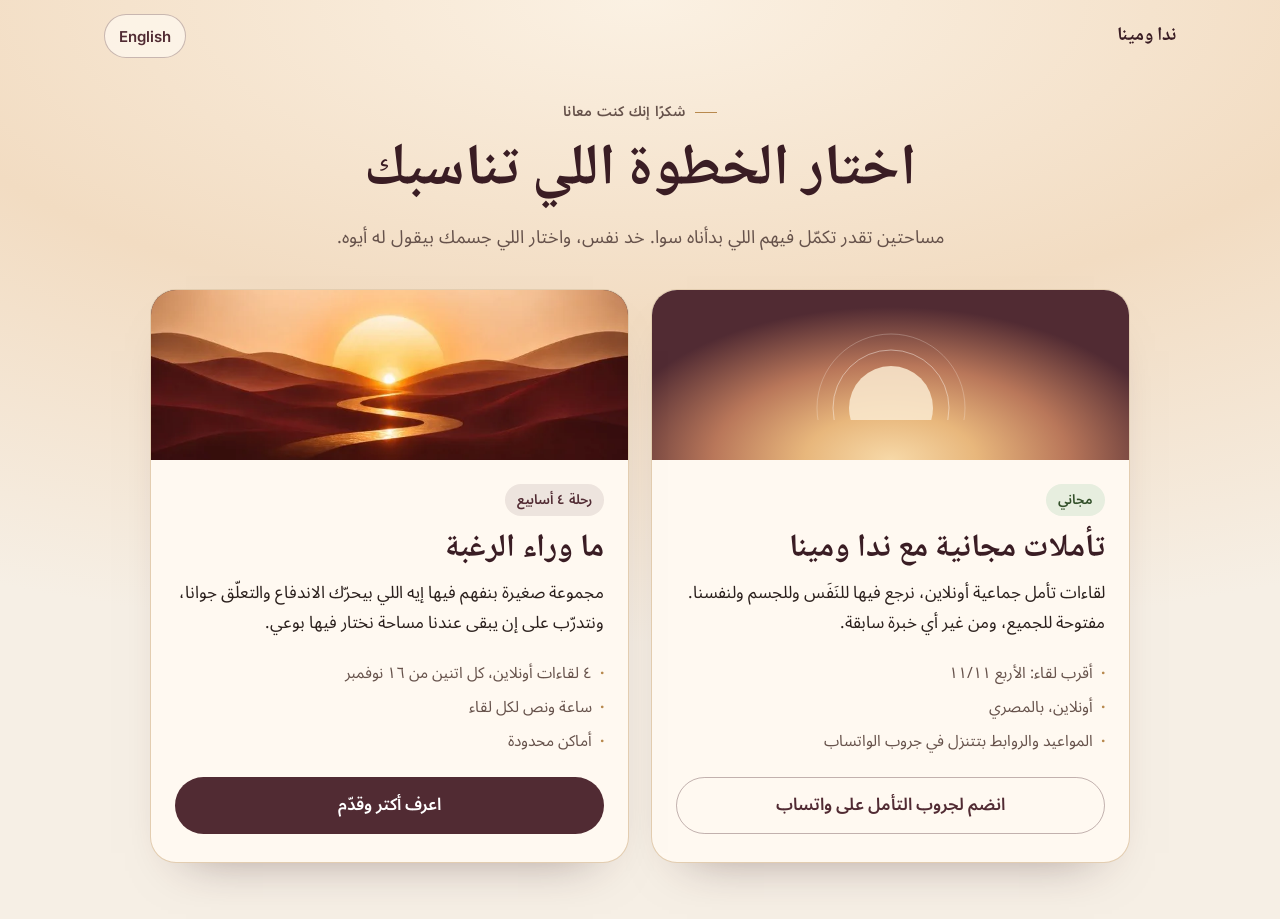
==== index.html @ 9cf539cc "Add files via upload" ====
<!doctype html>
<html lang="ar-EG" dir="rtl" class="no-js offer-active" data-title-ar="ندا ومينا | اختار طريقك" data-title-en="Nada &amp; Mina | Choose your path">
<head>
<meta charset="utf-8">
<meta name="viewport" content="width=device-width, initial-scale=1, viewport-fit=cover">
<title>ندا ومينا | اختار طريقك</title>
<meta name="description" content="تأملات مجانية مع ندا ومينا، ورحلة ما وراء الرغبة على مدار ٤ أسابيع.">
<meta name="theme-color" content="#512B33">
<meta property="og:type" content="website">
<meta property="og:title" content="ما وراء الرغبة | Beyond the Urge">
<meta property="og:description" content="تأملات مجانية مع ندا ومينا، ورحلة ما وراء الرغبة على مدار ٤ أسابيع.">
<meta property="og:image" content="SITE_URL/assets/share.jpg">
<meta name="twitter:card" content="summary_large_image">
<link rel="icon" href="assets/favicon.svg" type="image/svg+xml">
<link rel="preconnect" href="https://fonts.googleapis.com">
<link rel="preconnect" href="https://fonts.gstatic.com" crossorigin>
<link href="https://fonts.googleapis.com/css2?family=Noto+Naskh+Arabic:wght@500;700&family=Noto+Sans+Arabic:wght@400;500;600&family=Cormorant+Garamond:ital,wght@0,500;0,600;1,500&family=Inter:wght@400;500;600&display=swap" rel="stylesheet">
<link rel="stylesheet" href="assets/style.css">
<script src="assets/site.js" defer></script>
</head>
<body>
<header class="site-header">
  <div class="wrap">
    <span class="brand"><span class="l-ar">ندا ومينا</span><span class="l-en">Nada &amp; Mina</span></span>
    <div class="header-actions">
      <button class="lang-toggle" type="button"><span class="l-ar">English</span><span class="l-en ar-label">عربي</span></button>
    </div>
  </div>
</header>

<main class="cover" id="main">
  <div class="wrap">
    <div class="cover-head">
      <span class="eyebrow"><span class="l-ar">شكرًا إنك كنت معانا</span><span class="l-en">Thank you for being with us</span></span>
      <h1><span class="l-ar">اختار الخطوة اللي تناسبك</span><span class="l-en">Choose the step that feels right</span></h1>
      <p><span class="l-ar">مساحتين تقدر تكمّل فيهم اللي بدأناه سوا. خد نفس، واختار اللي جسمك بيقول له أيوه.</span><span class="l-en">Two ways to continue what we began together. Take a breath, and choose the one your body says yes to.</span></p>
    </div>

    <div class="paths">
      <!-- FREE: meditation group -->
      <article class="path-card" aria-labelledby="p-med">
        <div class="art calm" aria-hidden="true">
          <svg width="150" height="90" viewBox="0 0 150 90" fill="none"><circle cx="75" cy="78" r="42" fill="#FBEAD0" opacity=".85"/><circle cx="75" cy="78" r="58" stroke="#FFF9F1" stroke-opacity=".45"/><circle cx="75" cy="78" r="74" stroke="#FFF9F1" stroke-opacity=".25"/></svg>
        </div>
        <div class="body">
          <span class="badge free"><span class="l-ar">مجاني</span><span class="l-en">Free</span></span>
          <h2 id="p-med"><span class="l-ar">تأملات مجانية مع ندا ومينا</span><span class="l-en">Free meditations with Nada &amp; Mina</span></h2>
          <p class="l-ar">لقاءات تأمل جماعية أونلاين، نرجع فيها للنَفَس وللجسم ولنفسنا. مفتوحة للجميع، ومن غير أي خبرة سابقة.</p>
          <p class="l-en">Gentle group meditations to return to the breath, the body and ourselves. Open to everyone, no experience needed.</p>
          <ul class="meta l-ar">
            <li>أقرب لقاء: الأربع ١١/١١</li>
            <li>أونلاين، بالمصري</li>
            <li>المواعيد والروابط بتتنزل في جروب الواتساب</li>
          </ul>
          <ul class="meta l-en">
            <li>Next gathering: Wednesday 11/11</li>
            <li>Online, in Egyptian Arabic</li>
            <li>Times and links are shared in the WhatsApp group</li>
          </ul>
          <a class="btn btn-ghost" href="https://chat.whatsapp.com/LsDNPxozBWl3V05pQF1aV1" target="_blank" rel="noopener"><span class="l-ar">انضم لجروب التأمل على واتساب</span><span class="l-en">Join the WhatsApp meditation group</span></a>
        </div>
      </article>

      <!-- PAID: Beyond the Urge -->
      <article class="path-card" aria-labelledby="p-btu">
        <div class="art" aria-hidden="true">
          <picture>
            <source srcset="assets/desert.webp" type="image/webp">
            <img src="assets/desert.jpg" alt="" width="720" height="305">
          </picture>
        </div>
        <div class="body">
          <span class="badge paid"><span class="l-ar">رحلة ٤ أسابيع</span><span class="l-en">Four-week journey</span></span>
          <h2 id="p-btu"><span class="l-ar">ما وراء الرغبة</span><span class="l-en">Beyond the Urge</span></h2>
          <p class="l-ar">مجموعة صغيرة بنفهم فيها إيه اللي بيحرّك الاندفاع والتعلّق جوانا، ونتدرّب على إن يبقى عندنا مساحة نختار فيها بوعي.</p>
          <p class="l-en">A small group where we explore what drives urges and attachment within us, and practise making space for conscious choice.</p>
          <ul class="meta l-ar">
            <li>٤ لقاءات أونلاين، كل اتنين من ١٦ نوفمبر</li>
            <li>ساعة ونص لكل لقاء</li>
            <li>أماكن محدودة</li>
          </ul>
          <ul class="meta l-en">
            <li>Four live online sessions, Mondays from 16 November</li>
            <li>90 minutes each</li>
            <li>Limited places</li>
          </ul>
          <div class="live-box live-only">
            <span class="l-ar"><strong>خصم ٢٠٪ لحضور اللايف</strong> لو قدّمت قبل ١٢ بالليل النهارده: <bdi>٣٬٦٠٠</bdi> بدل <bdi>٤٬٥٠٠</bdi> جنيه.</span>
            <span class="l-en"><strong>20% off for the live audience</strong> if you apply before midnight tonight: EGP 3,600 instead of 4,500.</span>
          </div>
          <a class="btn btn-primary" href="beyond-the-urge/" data-keep-lang><span class="l-ar">اعرف أكتر وقدّم</span><span class="l-en">Learn more &amp; apply</span></a>
        </div>
      </article>
    </div>
  </div>
</main>
</body>
</html>
---- assets/style.css ----
:root{
  --parchment:#F6EFE5; --sand:#EFE2D0; --dawn:#F2DCC2;
  --espresso:#2B201D; --earth:#66524B; --wine:#512B33; --wine-deep:#3A1D24;
  --amber:#D4A66A; --gold-line:#B8894E; --offwhite:#FFF9F1;
  --radius:18px; --gutter:clamp(20px,5vw,24px); --maxw:1120px; --read:640px;
  --sans:"Noto Sans Arabic",system-ui,-apple-system,"Segoe UI",Tahoma,sans-serif;
  --naskh:"Noto Naskh Arabic","Noto Sans Arabic",serif;
  --latin:"Cormorant Garamond",Georgia,serif;
  --latin-sans:"Inter",system-ui,-apple-system,"Segoe UI",sans-serif;
}
html[lang="en"]{--sans:var(--latin-sans);--naskh:var(--latin)}
*{box-sizing:border-box}
html{scroll-behavior:smooth;-webkit-text-size-adjust:100%}
@media (prefers-reduced-motion:reduce){html{scroll-behavior:auto}*{transition:none!important;animation:none!important}}
body{margin:0;background:var(--parchment);color:var(--espresso);font-family:var(--sans);font-size:17px;line-height:1.8}
html[lang="en"] body{line-height:1.65}
html[lang="en"] h1,html[lang="en"] h2,html[lang="en"] h3{font-weight:600;letter-spacing:-.005em}
img{max-width:100%;display:block;height:auto}
a{color:var(--wine)}
:focus-visible{outline:3px solid var(--wine);outline-offset:3px;border-radius:6px}

/* language switching: Arabic shows by default (also without JS) */
html[lang="en"] .l-ar{display:none!important}
html:not([lang="en"]) .l-en{display:none!important}

.en{font-family:var(--latin);letter-spacing:.02em}
.wrap{max-width:var(--maxw);margin-inline:auto;padding-inline:var(--gutter)}
.read{max-width:var(--read)}
.skip{position:absolute;inset-inline-start:-9999px;top:8px;background:var(--wine);color:#fff;padding:10px 16px;border-radius:10px;z-index:99}
.skip:focus{inset-inline-start:12px}
h1,h2,h3{font-family:var(--naskh);font-weight:700;line-height:1.35;margin:0 0 .5em;color:var(--wine-deep)}
h2{font-size:clamp(28px,6vw,40px)}
h3{font-size:21px}
html[lang="en"] h3{font-size:24px}
p{margin:0 0 1em}
.eyebrow{display:inline-block;font-size:14px;font-weight:600;color:var(--earth);letter-spacing:.02em;margin-bottom:12px}
html[lang="en"] .eyebrow{text-transform:uppercase;letter-spacing:.12em;font-size:12.5px}
.eyebrow::before{content:"";display:inline-block;width:22px;height:1px;background:var(--gold-line);vertical-align:middle;margin-inline-end:10px}
section{padding-block:clamp(56px,10vw,96px)}

/* Buttons */
.btn{display:inline-flex;align-items:center;justify-content:center;gap:10px;min-height:52px;padding:12px 26px;border-radius:999px;font-family:var(--sans);font-weight:600;font-size:17px;text-decoration:none;border:1.5px solid transparent;cursor:pointer;transition:background .2s}
.btn-primary{background:var(--wine);color:#fff}
.btn-primary:hover{background:var(--wine-deep)}
.btn-ghost{background:transparent;color:var(--wine);border-color:rgba(81,43,51,.35)}
.btn-ghost:hover{background:rgba(81,43,51,.06)}
.link{color:var(--wine);font-weight:600;text-underline-offset:5px}

/* Header */
.site-header{position:absolute;inset-inline:0;top:0;z-index:5}
.site-header .wrap{display:flex;align-items:center;justify-content:space-between;gap:12px;min-height:72px}
.brand{font-family:var(--naskh);font-size:19px;font-weight:700;color:var(--wine-deep);text-decoration:none}
html[lang="en"] .brand{font-family:var(--latin);font-size:22px;font-weight:500;letter-spacing:.03em}
.header-actions{display:flex;align-items:center;gap:10px}
.header-cta{font-size:15px;min-height:44px;padding:8px 18px}
.lang-toggle{min-height:44px;min-width:44px;padding:6px 14px;border-radius:999px;border:1.5px solid rgba(81,43,51,.3);background:rgba(255,249,241,.7);color:var(--wine);font:600 15px/1 var(--latin-sans);cursor:pointer}
.lang-toggle .ar-label{font-family:"Noto Sans Arabic",sans-serif}
.lang-toggle:hover{background:var(--offwhite)}
.no-js .lang-toggle{display:none}
@media (max-width:420px){.header-cta{display:none}}

/* Live offer ribbon */
.live-ribbon{background:var(--wine-deep);color:var(--offwhite);text-align:center;font-size:15px;padding:9px var(--gutter);position:relative;z-index:6}
.live-ribbon strong{color:#F1D2A2}
.live-ribbon a{color:var(--offwhite);font-weight:600}
.offer-expired .live-only{display:none!important}
.offer-active .after-only{display:none!important}

/* Hero */
.hero{position:relative;overflow:hidden;padding-top:96px;padding-bottom:clamp(48px,8vw,88px);
  background:radial-gradient(120% 80% at 50% 0%,#FBF1E3 0%,var(--dawn) 55%,var(--parchment) 100%)}
.hero-grid{display:grid;gap:40px;align-items:center}
.hero h1{font-size:clamp(44px,12vw,76px);margin:0;line-height:1.2}
.hero .en-name{display:block;font-family:var(--latin);font-size:clamp(22px,4.5vw,30px);color:var(--earth);margin:6px 0 14px;font-style:italic}
.hero .tagline{font-family:var(--naskh);font-size:clamp(20px,4.6vw,25px);color:var(--wine);margin-bottom:18px}
html[lang="en"] .hero .tagline{font-style:italic}
.hero .lead{font-size:18px;color:var(--espresso);max-width:34em}
.facts{display:flex;flex-wrap:wrap;gap:8px;list-style:none;padding:0;margin:20px 0 28px}
.facts li{font-size:14.5px;font-weight:500;padding:6px 14px;border-radius:999px;background:rgba(255,249,241,.75);border:1px solid rgba(184,137,78,.35);color:var(--earth)}
.cta-row{display:flex;flex-wrap:wrap;align-items:center;gap:14px 22px}
.arch{position:relative;max-width:440px;margin-inline:auto;width:100%}
.arch-frame{aspect-ratio:4/5;border-radius:999px 999px 22px 22px;overflow:hidden;box-shadow:0 30px 60px -30px rgba(58,29,36,.55);background:var(--wine-deep)}
.arch-frame img{width:100%;height:100%;object-fit:cover;object-position:50% 60%}
.arch::before{content:"";position:absolute;inset:-14px;border:1px solid rgba(184,137,78,.55);border-radius:999px 999px 30px 30px;pointer-events:none}
@media (min-width:1024px){.hero{padding-top:120px}.hero-grid{grid-template-columns:1.1fr .9fr;gap:72px}}
@media (max-width:1023px){.arch{max-width:340px}.arch-frame{aspect-ratio:3/3.2}}

/* Recognition */
.quote{font-family:var(--naskh);font-size:clamp(21px,4.8vw,26px);color:var(--wine);border-inline-start:3px solid var(--amber);padding-inline-start:18px;margin:28px 0 0;line-height:1.7}
html[lang="en"] .quote{font-style:italic;line-height:1.45}
.signals{display:grid;gap:12px;list-style:none;padding:0;margin:24px 0}
.signals li{background:var(--offwhite);border:1px solid rgba(102,82,75,.15);border-radius:14px;padding:14px 18px}
@media (min-width:720px){.signals{grid-template-columns:repeat(3,1fr)}}

.intro{background:linear-gradient(180deg,var(--parchment),var(--sand))}
.two-col{display:grid;gap:28px}
@media (min-width:900px){.two-col{grid-template-columns:1fr 1fr;gap:56px}}

/* Journey */
.journey{background:var(--wine-deep);color:var(--offwhite)}
.journey h2,.journey h3{color:var(--offwhite)}
.journey .eyebrow{color:#E9CFA6}
.journey .lead{color:#EADBCB;max-width:36em}
.weeks{display:grid;gap:16px;list-style:none;padding:0;margin:36px 0 0}
.week{background:rgba(255,249,241,.06);border:1px solid rgba(212,166,106,.28);border-radius:var(--radius);padding:24px 22px}
.week .num{font-family:var(--latin);font-size:40px;line-height:1;color:var(--amber)}
.week .tag{display:block;font-family:var(--latin);font-size:18px;color:#E9CFA6;font-style:italic;margin:10px 0 2px}
.week .date{font-size:14px;color:#D8C3AE;margin-bottom:8px;display:block}
.week p{color:#F1E6D8;margin:0}
@media (min-width:760px){.weeks{grid-template-columns:repeat(2,1fr)}}
@media (min-width:1100px){.weeks{grid-template-columns:repeat(4,1fr)}}

/* Guides */
.guides-grid{display:grid;gap:22px;margin-top:32px}
@media (min-width:760px){.guides-grid{grid-template-columns:1fr 1fr}}
.guide{background:var(--offwhite);border:1px solid rgba(102,82,75,.14);border-radius:var(--radius);overflow:hidden;display:flex;flex-direction:column;margin:0}
.guide img{aspect-ratio:1/1;object-fit:cover;width:100%}
.guide figcaption{padding:22px 22px 26px}
.guide .name{font-family:var(--naskh);font-size:26px;color:var(--wine-deep);margin:0;line-height:1.3;font-weight:700}
html[lang="en"] .guide .name{font-weight:500;font-size:28px}
.guide .role{display:block;font-size:14.5px;font-weight:600;color:var(--gold-line);margin:6px 0 12px;line-height:1.6}
html[lang="en"] .guide .role{text-transform:uppercase;letter-spacing:.06em;font-size:12.5px}
.guide p{margin:0}

/* Offer */
.offer{background:linear-gradient(180deg,var(--sand),var(--parchment))}
.offer-card{background:var(--offwhite);border:1px solid rgba(184,137,78,.45);border-radius:26px;padding:clamp(24px,5vw,44px);box-shadow:0 30px 60px -40px rgba(58,29,36,.45);max-width:860px;margin-inline:auto}
.offer-head{border-bottom:1px solid rgba(102,82,75,.15);padding-bottom:20px;margin-bottom:22px}
.price-row{display:flex;flex-wrap:wrap;align-items:baseline;gap:6px 16px}
.price{font-family:var(--naskh);font-size:clamp(32px,7vw,42px);color:var(--wine-deep);line-height:1.2;margin:0}
.was{font-size:18px;color:rgba(102,82,75,.75);text-decoration:line-through;text-decoration-thickness:1px;text-decoration-color:rgba(81,43,51,.6)}
.price-note{font-size:14.5px;color:var(--earth);margin:6px 0 0}
.live-box{margin-top:16px;background:linear-gradient(135deg,rgba(212,166,106,.22),rgba(212,166,106,.08));border:1px solid rgba(184,137,78,.5);border-radius:14px;padding:14px 16px;font-size:15.5px}
.live-box strong{color:var(--wine-deep)}
.seats{display:inline-block;margin-top:12px;font-size:14.5px;font-weight:600;color:var(--wine);background:rgba(212,166,106,.18);border-radius:12px;padding:6px 14px;line-height:1.6}
.terms{display:grid;margin:0}
.terms div{display:grid;grid-template-columns:7.5em 1fr;gap:12px;padding:12px 0;border-bottom:1px dashed rgba(102,82,75,.18)}
.terms dt{font-weight:600;color:var(--earth);font-size:15.5px}
.terms dd{margin:0}
@media (max-width:560px){.terms div{grid-template-columns:1fr;gap:2px}.terms dt{font-size:14px}}
.steps{list-style:none;padding:0;margin:26px 0;display:grid;gap:14px;counter-reset:st}
.steps li{position:relative;padding-inline-start:46px;counter-increment:st}
.steps li::before{content:counter(st);position:absolute;inset-inline-start:0;top:2px;width:32px;height:32px;border-radius:50%;background:var(--wine);color:#fff;display:grid;place-items:center;font-size:15px;font-weight:600}
html:not([lang="en"]) .steps li::before{content:counter(st,arabic-indic)}
.offer-actions{display:flex;flex-wrap:wrap;gap:14px;align-items:center}
.small{font-size:14.5px;color:var(--earth)}

/* FAQ */
.faq-list{max-width:780px;margin-top:28px}
.faq-list details{border-bottom:1px solid rgba(102,82,75,.2)}
.faq-list summary{list-style:none;cursor:pointer;padding:18px 0;font-weight:600;font-size:17.5px;display:flex;justify-content:space-between;gap:16px;min-height:44px}
.faq-list summary::-webkit-details-marker{display:none}
.faq-list summary::after{content:"+";font-family:var(--latin);font-size:26px;line-height:1;color:var(--wine);flex-shrink:0}
.faq-list details[open] summary::after{content:"–"}
.faq-list .ans{padding:0 0 18px}

.policy{background:var(--sand)}
.policy ul{padding-inline-start:1.2em;margin:0 0 1em}
.policy li{margin-bottom:8px}

/* Final */
.final{background:var(--wine-deep);color:var(--offwhite);text-align:center}
.final h2{color:var(--offwhite);max-width:20em;margin-inline:auto}
.final p{color:#EADBCB;max-width:34em;margin-inline:auto}
.final .btn-primary{background:var(--offwhite);color:var(--wine-deep)}
.final .btn-primary:hover{background:#fff}
.final .btn-ghost{color:var(--offwhite);border-color:rgba(255,249,241,.45)}
.final .btn-ghost:hover{background:rgba(255,249,241,.08)}
.final .cta-row{justify-content:center;margin-top:26px}
.final-art{width:100%;max-width:720px;margin:44px auto 0;border-radius:16px}

footer{background:#24171A;color:#CDB9A6;font-size:14.5px;padding:30px 0 calc(30px + env(safe-area-inset-bottom))}
footer .wrap{display:flex;flex-wrap:wrap;gap:10px 24px;justify-content:space-between;align-items:center}
footer a{color:#E9CFA6}

/* Sticky mobile CTA */
.sticky{position:fixed;inset-inline:0;bottom:0;z-index:20;padding:10px var(--gutter) calc(10px + env(safe-area-inset-bottom));background:rgba(246,239,229,.94);backdrop-filter:blur(8px);-webkit-backdrop-filter:blur(8px);border-top:1px solid rgba(102,82,75,.15);transform:translateY(110%);transition:transform .3s ease}
.sticky.show{transform:none}
.sticky .btn{width:100%}
@media (min-width:1024px){.sticky{display:none}}

/* Cover / chooser */
.cover{min-height:100vh;min-height:100svh;background:radial-gradient(120% 70% at 50% 0%,#FBF1E3 0%,var(--dawn) 50%,var(--parchment) 100%);padding-top:96px;padding-bottom:56px}
.cover-head{text-align:center;max-width:680px;margin:0 auto 36px}
.cover-head h1{font-size:clamp(36px,9vw,58px);line-height:1.25;margin-bottom:12px}
.cover-head p{font-size:18px;color:var(--earth);margin:0}
.paths{display:grid;gap:22px;max-width:980px;margin-inline:auto}
@media (min-width:820px){.paths{grid-template-columns:1fr 1fr}}
.path-card{position:relative;display:flex;flex-direction:column;background:var(--offwhite);border:1px solid rgba(184,137,78,.4);border-radius:26px;overflow:hidden;box-shadow:0 26px 50px -36px rgba(58,29,36,.5)}
.path-card .art{height:170px;background:var(--wine-deep);overflow:hidden}
.path-card .art img{width:100%;height:100%;object-fit:cover}
.path-card .art.calm{background:radial-gradient(60% 90% at 50% 100%,#F7D9A8 0%,#E8B77C 30%,#B9775A 62%,#512B33 100%);display:grid;place-items:center}
.path-card .body{padding:24px 24px 28px;display:flex;flex-direction:column;flex:1}
.path-card h2{font-size:clamp(26px,5.5vw,32px);margin-bottom:6px}
.badge{align-self:flex-start;font-size:13.5px;font-weight:600;border-radius:999px;padding:4px 12px;margin-bottom:12px}
.badge.free{background:#E7EEDF;color:#33502A}
.badge.paid{background:rgba(81,43,51,.1);color:var(--wine)}
.path-card .meta{list-style:none;padding:0;margin:4px 0 22px;display:grid;gap:6px;font-size:15.5px;color:var(--earth)}
.path-card .meta li::before{content:"·";color:var(--gold-line);font-weight:700;margin-inline-end:8px}
.path-card .btn{margin-top:auto;width:100%}
.path-card .live-box{margin:0 0 18px}
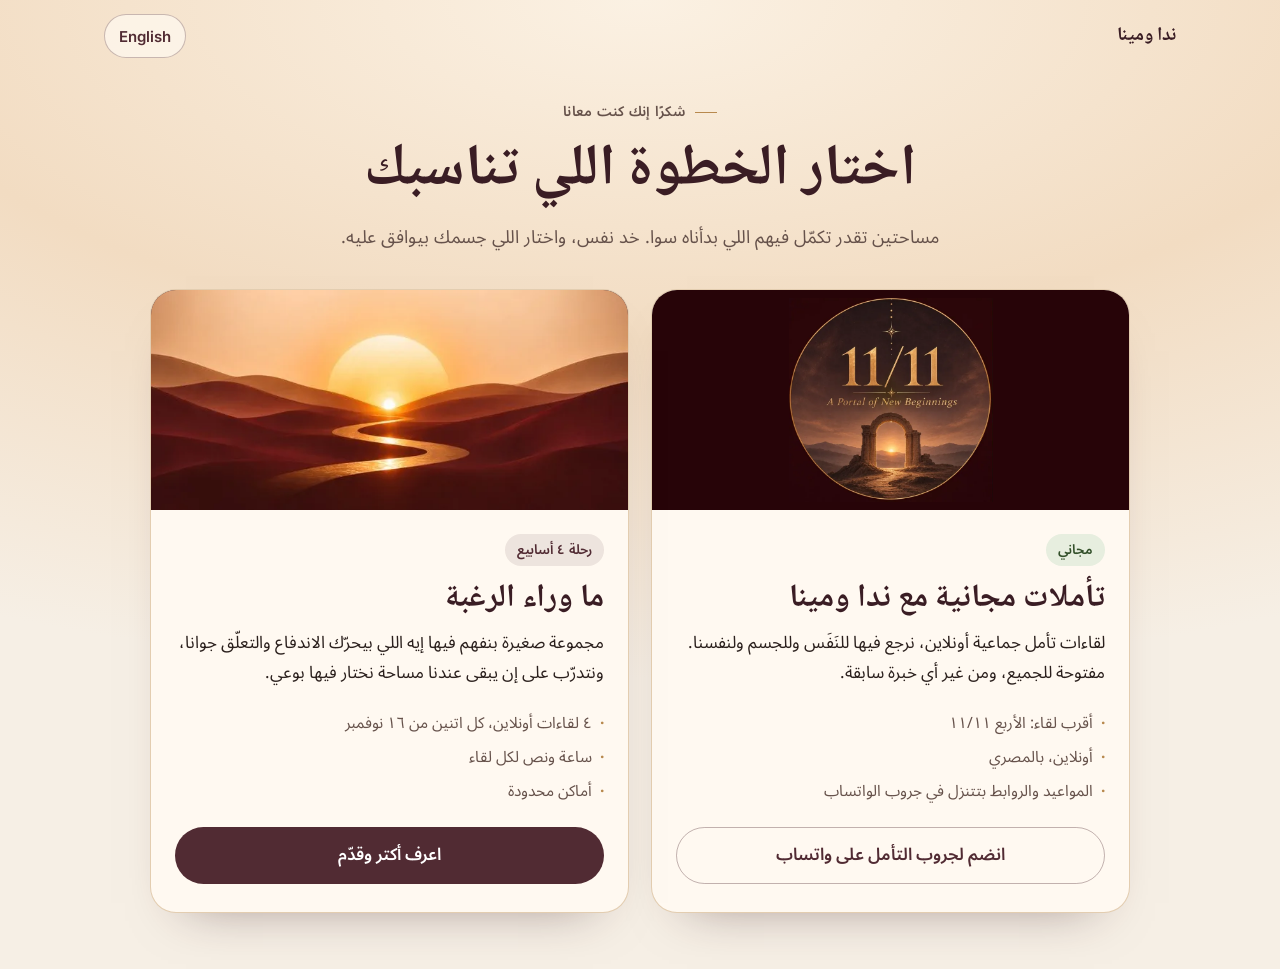
==== commit 4122a4fc: "Add files via upload" ====
--- a/index.html
+++ b/index.html
@@ -9,7 +9,7 @@
 <meta property="og:type" content="website">
 <meta property="og:title" content="ما وراء الرغبة | Beyond the Urge">
 <meta property="og:description" content="تأملات مجانية مع ندا ومينا، ورحلة ما وراء الرغبة على مدار ٤ أسابيع.">
-<meta property="og:image" content="SITE_URL/assets/share.jpg">
+<meta property="og:image" content="https://mina-nada.github.io/beyond-the-urge/assets/share.jpg">
 <meta name="twitter:card" content="summary_large_image">
 <link rel="icon" href="assets/favicon.svg" type="image/svg+xml">
 <link rel="preconnect" href="https://fonts.googleapis.com">
@@ -33,14 +33,14 @@
     <div class="cover-head">
       <span class="eyebrow"><span class="l-ar">شكرًا إنك كنت معانا</span><span class="l-en">Thank you for being with us</span></span>
       <h1><span class="l-ar">اختار الخطوة اللي تناسبك</span><span class="l-en">Choose the step that feels right</span></h1>
-      <p><span class="l-ar">مساحتين تقدر تكمّل فيهم اللي بدأناه سوا. خد نفس، واختار اللي جسمك بيقول له أيوه.</span><span class="l-en">Two ways to continue what we began together. Take a breath, and choose the one your body says yes to.</span></p>
+      <p><span class="l-ar">مساحتين تقدر تكمّل فيهم اللي بدأناه سوا. خد نفس، واختار اللي جسمك بيوافق عليه.</span><span class="l-en">Two ways to continue what we began together. Take a breath, and choose the one your body agrees with.</span></p>
     </div>
 
     <div class="paths">
       <!-- FREE: meditation group -->
       <article class="path-card" aria-labelledby="p-med">
-        <div class="art calm" aria-hidden="true">
-          <svg width="150" height="90" viewBox="0 0 150 90" fill="none"><circle cx="75" cy="78" r="42" fill="#FBEAD0" opacity=".85"/><circle cx="75" cy="78" r="58" stroke="#FFF9F1" stroke-opacity=".45"/><circle cx="75" cy="78" r="74" stroke="#FFF9F1" stroke-opacity=".25"/></svg>
+        <div class="art med" aria-hidden="true">
+          <picture><source srcset="assets/meditation.webp" type="image/webp"><img src="assets/meditation.jpg" alt="" width="640" height="640" loading="lazy"></picture>
         </div>
         <div class="body">
           <span class="badge free"><span class="l-ar">مجاني</span><span class="l-en">Free</span></span>
@@ -85,8 +85,8 @@
             <li>Limited places</li>
           </ul>
           <div class="live-box live-only">
-            <span class="l-ar"><strong>خصم ٢٠٪ لحضور اللايف</strong> لو قدّمت قبل ١٢ بالليل النهارده: <bdi>٣٬٦٠٠</bdi> بدل <bdi>٤٬٥٠٠</bdi> جنيه.</span>
-            <span class="l-en"><strong>20% off for the live audience</strong> if you apply before midnight tonight: EGP 3,600 instead of 4,500.</span>
+            <span class="l-ar"><strong>خصم ٢٠٪ لحضور اللايف</strong> لو قدّمت قبل ١٢ بالليل النهارده.</span>
+            <span class="l-en"><strong>20% off for the live audience</strong> if you apply before midnight tonight.</span>
           </div>
           <a class="btn btn-primary" href="beyond-the-urge/" data-keep-lang><span class="l-ar">اعرف أكتر وقدّم</span><span class="l-en">Learn more &amp; apply</span></a>
         </div>
--- a/assets/style.css
+++ b/assets/style.css
@@ -187,7 +187,7 @@
 .paths{display:grid;gap:22px;max-width:980px;margin-inline:auto}
 @media (min-width:820px){.paths{grid-template-columns:1fr 1fr}}
 .path-card{position:relative;display:flex;flex-direction:column;background:var(--offwhite);border:1px solid rgba(184,137,78,.4);border-radius:26px;overflow:hidden;box-shadow:0 26px 50px -36px rgba(58,29,36,.5)}
-.path-card .art{height:170px;background:var(--wine-deep);overflow:hidden}
+.path-card .art{height:220px;background:var(--wine-deep);overflow:hidden}
 .path-card .art img{width:100%;height:100%;object-fit:cover}
 .path-card .art.calm{background:radial-gradient(60% 90% at 50% 100%,#F7D9A8 0%,#E8B77C 30%,#B9775A 62%,#512B33 100%);display:grid;place-items:center}
 .path-card .body{padding:24px 24px 28px;display:flex;flex-direction:column;flex:1}
@@ -199,3 +199,6 @@
 .path-card .meta li::before{content:"·";color:var(--gold-line);font-weight:700;margin-inline-end:8px}
 .path-card .btn{margin-top:auto;width:100%}
 .path-card .live-box{margin:0 0 18px}
+
+.path-card .art.med{background:#270408}
+.path-card .art.med img{object-fit:contain;padding:8px}
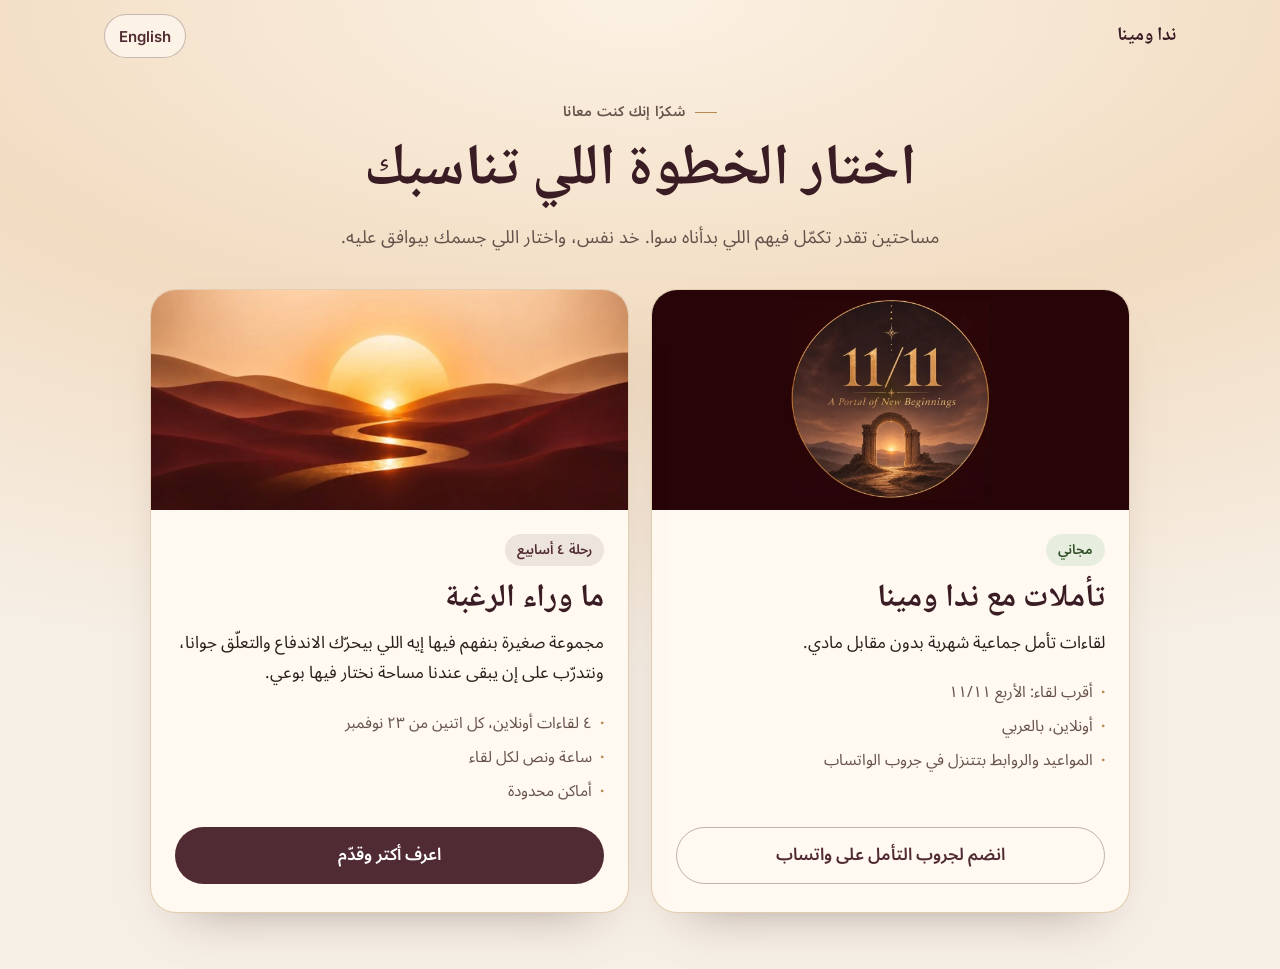
==== commit 2afd8ae9: "Add files via upload" ====
--- a/index.html
+++ b/index.html
@@ -4,11 +4,11 @@
 <meta charset="utf-8">
 <meta name="viewport" content="width=device-width, initial-scale=1, viewport-fit=cover">
 <title>ندا ومينا | اختار طريقك</title>
-<meta name="description" content="تأملات مجانية مع ندا ومينا، ورحلة ما وراء الرغبة على مدار ٤ أسابيع.">
+<meta name="description" content="تأملات مع ندا ومينا، ورحلة ما وراء الرغبة على مدار ٤ أسابيع.">
 <meta name="theme-color" content="#512B33">
 <meta property="og:type" content="website">
 <meta property="og:title" content="ما وراء الرغبة | Beyond the Urge">
-<meta property="og:description" content="تأملات مجانية مع ندا ومينا، ورحلة ما وراء الرغبة على مدار ٤ أسابيع.">
+<meta property="og:description" content="تأملات مع ندا ومينا، ورحلة ما وراء الرغبة على مدار ٤ أسابيع.">
 <meta property="og:image" content="https://mina-nada.github.io/beyond-the-urge/assets/share.jpg">
 <meta name="twitter:card" content="summary_large_image">
 <link rel="icon" href="assets/favicon.svg" type="image/svg+xml">
@@ -44,17 +44,17 @@
         </div>
         <div class="body">
           <span class="badge free"><span class="l-ar">مجاني</span><span class="l-en">Free</span></span>
-          <h2 id="p-med"><span class="l-ar">تأملات مجانية مع ندا ومينا</span><span class="l-en">Free meditations with Nada &amp; Mina</span></h2>
-          <p class="l-ar">لقاءات تأمل جماعية أونلاين، نرجع فيها للنَفَس وللجسم ولنفسنا. مفتوحة للجميع، ومن غير أي خبرة سابقة.</p>
-          <p class="l-en">Gentle group meditations to return to the breath, the body and ourselves. Open to everyone, no experience needed.</p>
+          <h2 id="p-med"><span class="l-ar">تأملات مع ندا ومينا</span><span class="l-en">Meditations with Nada &amp; Mina</span></h2>
+          <p class="l-ar">لقاءات تأمل جماعية شهرية بدون مقابل مادي.</p>
+          <p class="l-en">Monthly group meditation gatherings, free of charge.</p>
           <ul class="meta l-ar">
             <li>أقرب لقاء: الأربع ١١/١١</li>
-            <li>أونلاين، بالمصري</li>
+            <li>أونلاين، بالعربي</li>
             <li>المواعيد والروابط بتتنزل في جروب الواتساب</li>
           </ul>
           <ul class="meta l-en">
             <li>Next gathering: Wednesday 11/11</li>
-            <li>Online, in Egyptian Arabic</li>
+            <li>Online, in Arabic</li>
             <li>Times and links are shared in the WhatsApp group</li>
           </ul>
           <a class="btn btn-ghost" href="https://chat.whatsapp.com/LsDNPxozBWl3V05pQF1aV1" target="_blank" rel="noopener"><span class="l-ar">انضم لجروب التأمل على واتساب</span><span class="l-en">Join the WhatsApp meditation group</span></a>
@@ -66,7 +66,7 @@
         <div class="art" aria-hidden="true">
           <picture>
             <source srcset="assets/desert.webp" type="image/webp">
-            <img src="assets/desert.jpg" alt="" width="720" height="305">
+            <img src="assets/desert.jpg" alt="" width="1800" height="762">
           </picture>
         </div>
         <div class="body">
@@ -75,18 +75,18 @@
           <p class="l-ar">مجموعة صغيرة بنفهم فيها إيه اللي بيحرّك الاندفاع والتعلّق جوانا، ونتدرّب على إن يبقى عندنا مساحة نختار فيها بوعي.</p>
           <p class="l-en">A small group where we explore what drives urges and attachment within us, and practise making space for conscious choice.</p>
           <ul class="meta l-ar">
-            <li>٤ لقاءات أونلاين، كل اتنين من ١٦ نوفمبر</li>
+            <li>٤ لقاءات أونلاين، كل اتنين من ٢٣ نوفمبر</li>
             <li>ساعة ونص لكل لقاء</li>
             <li>أماكن محدودة</li>
           </ul>
           <ul class="meta l-en">
-            <li>Four live online sessions, Mondays from 16 November</li>
+            <li>Four live online sessions, Mondays from 23 November</li>
             <li>90 minutes each</li>
             <li>Limited places</li>
           </ul>
           <div class="live-box live-only">
-            <span class="l-ar"><strong>خصم ٢٠٪ لحضور اللايف</strong> لو قدّمت قبل ١٢ بالليل النهارده.</span>
-            <span class="l-en"><strong>20% off for the live audience</strong> if you apply before midnight tonight.</span>
+            <span class="l-ar"><strong>خصم ٢٠٪ لحضور اللايف</strong> لو قدّمت لحد آخر يوم بكرة، الحد ٨ نوفمبر.</span>
+            <span class="l-en"><strong>20% off for the live audience</strong> if you apply by the end of tomorrow, Sunday 8 November.</span>
           </div>
           <a class="btn btn-primary" href="beyond-the-urge/" data-keep-lang><span class="l-ar">اعرف أكتر وقدّم</span><span class="l-en">Learn more &amp; apply</span></a>
         </div>
--- a/assets/style.css
+++ b/assets/style.css
@@ -80,7 +80,8 @@
 .cta-row{display:flex;flex-wrap:wrap;align-items:center;gap:14px 22px}
 .arch{position:relative;max-width:440px;margin-inline:auto;width:100%}
 .arch-frame{aspect-ratio:4/5;border-radius:999px 999px 22px 22px;overflow:hidden;box-shadow:0 30px 60px -30px rgba(58,29,36,.55);background:var(--wine-deep)}
-.arch-frame img{width:100%;height:100%;object-fit:cover;object-position:50% 60%}
+.arch-frame picture{display:block;height:100%}
+.arch-frame img{width:100%;height:100%;object-fit:cover;object-position:50% 100%}
 .arch::before{content:"";position:absolute;inset:-14px;border:1px solid rgba(184,137,78,.55);border-radius:999px 999px 30px 30px;pointer-events:none}
 @media (min-width:1024px){.hero{padding-top:120px}.hero-grid{grid-template-columns:1.1fr .9fr;gap:72px}}
 @media (max-width:1023px){.arch{max-width:340px}.arch-frame{aspect-ratio:3/3.2}}
@@ -188,6 +189,7 @@
 @media (min-width:820px){.paths{grid-template-columns:1fr 1fr}}
 .path-card{position:relative;display:flex;flex-direction:column;background:var(--offwhite);border:1px solid rgba(184,137,78,.4);border-radius:26px;overflow:hidden;box-shadow:0 26px 50px -36px rgba(58,29,36,.5)}
 .path-card .art{height:220px;background:var(--wine-deep);overflow:hidden}
+.path-card .art picture{display:block;height:100%}
 .path-card .art img{width:100%;height:100%;object-fit:cover}
 .path-card .art.calm{background:radial-gradient(60% 90% at 50% 100%,#F7D9A8 0%,#E8B77C 30%,#B9775A 62%,#512B33 100%);display:grid;place-items:center}
 .path-card .body{padding:24px 24px 28px;display:flex;flex-direction:column;flex:1}
@@ -201,4 +203,4 @@
 .path-card .live-box{margin:0 0 18px}
 
 .path-card .art.med{background:#270408}
-.path-card .art.med img{object-fit:contain;padding:8px}
+.path-card .art.med img{object-fit:contain;object-position:center;padding:10px}
